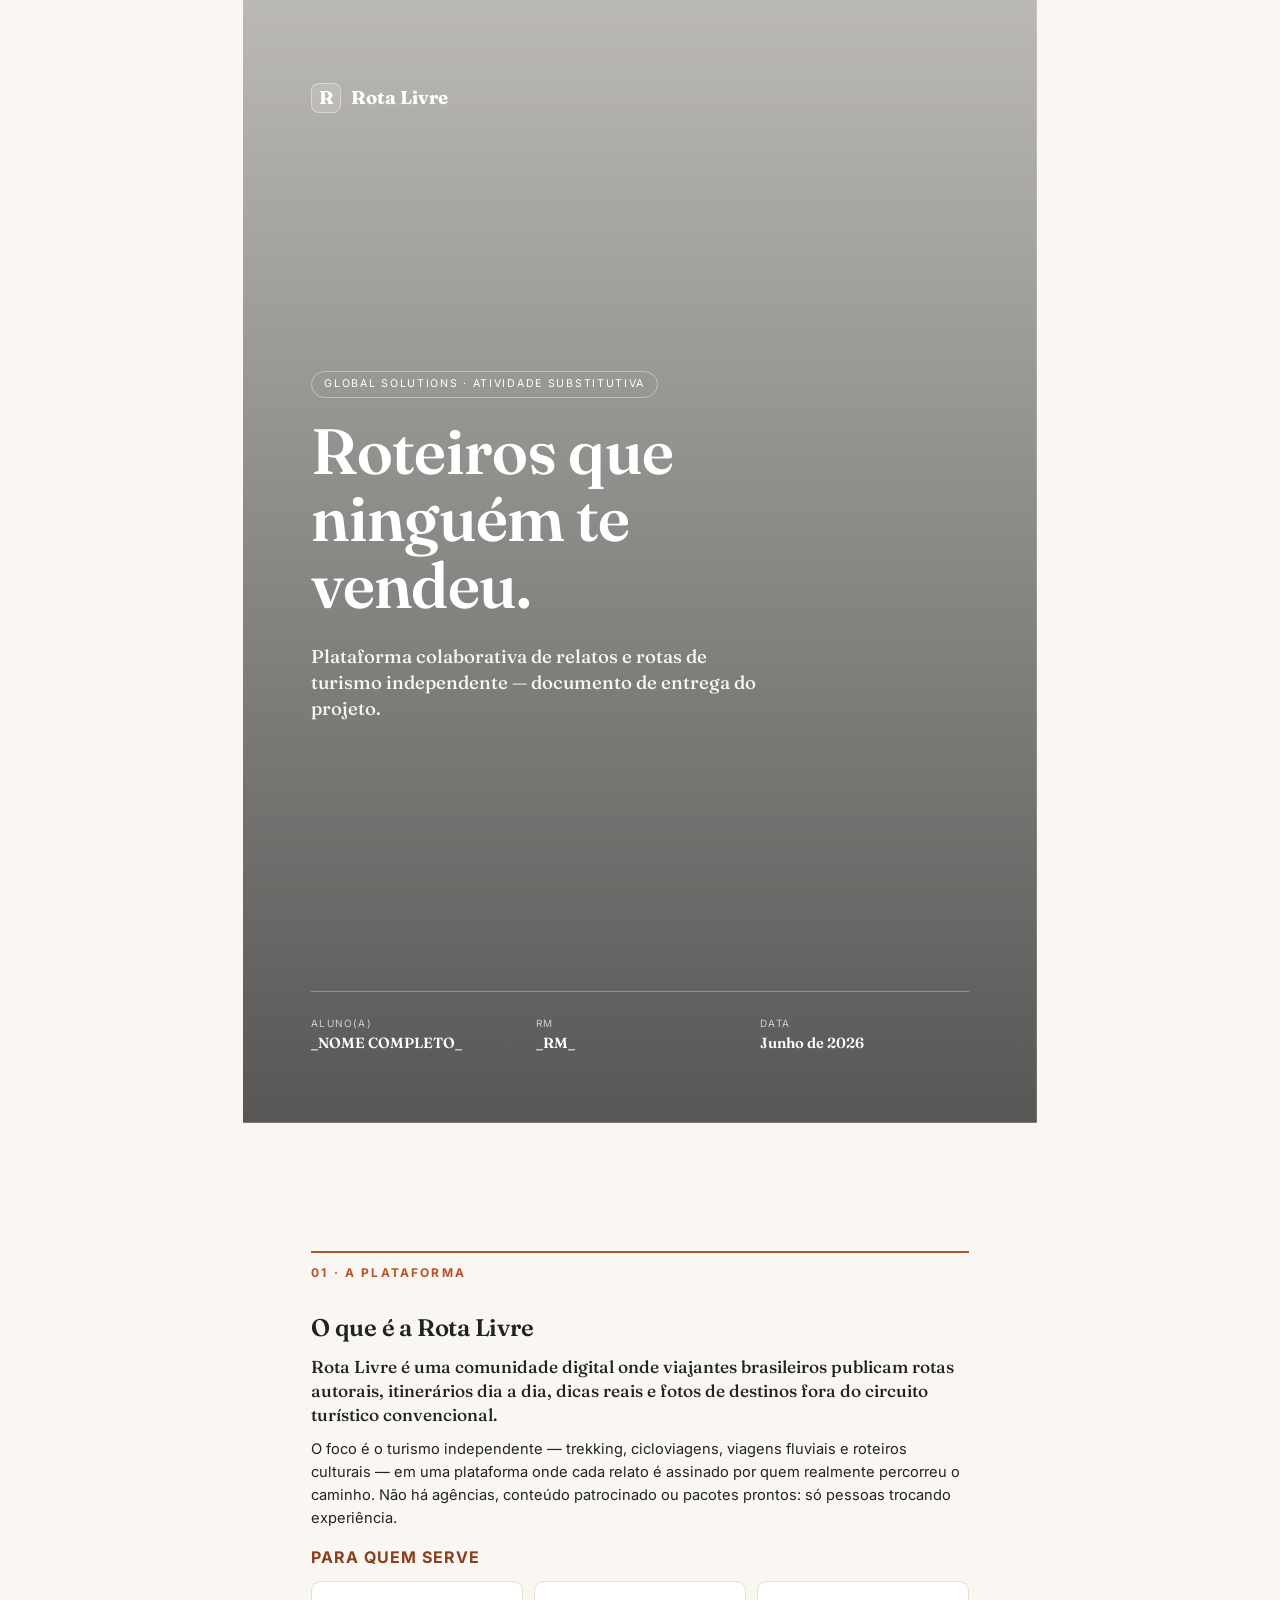
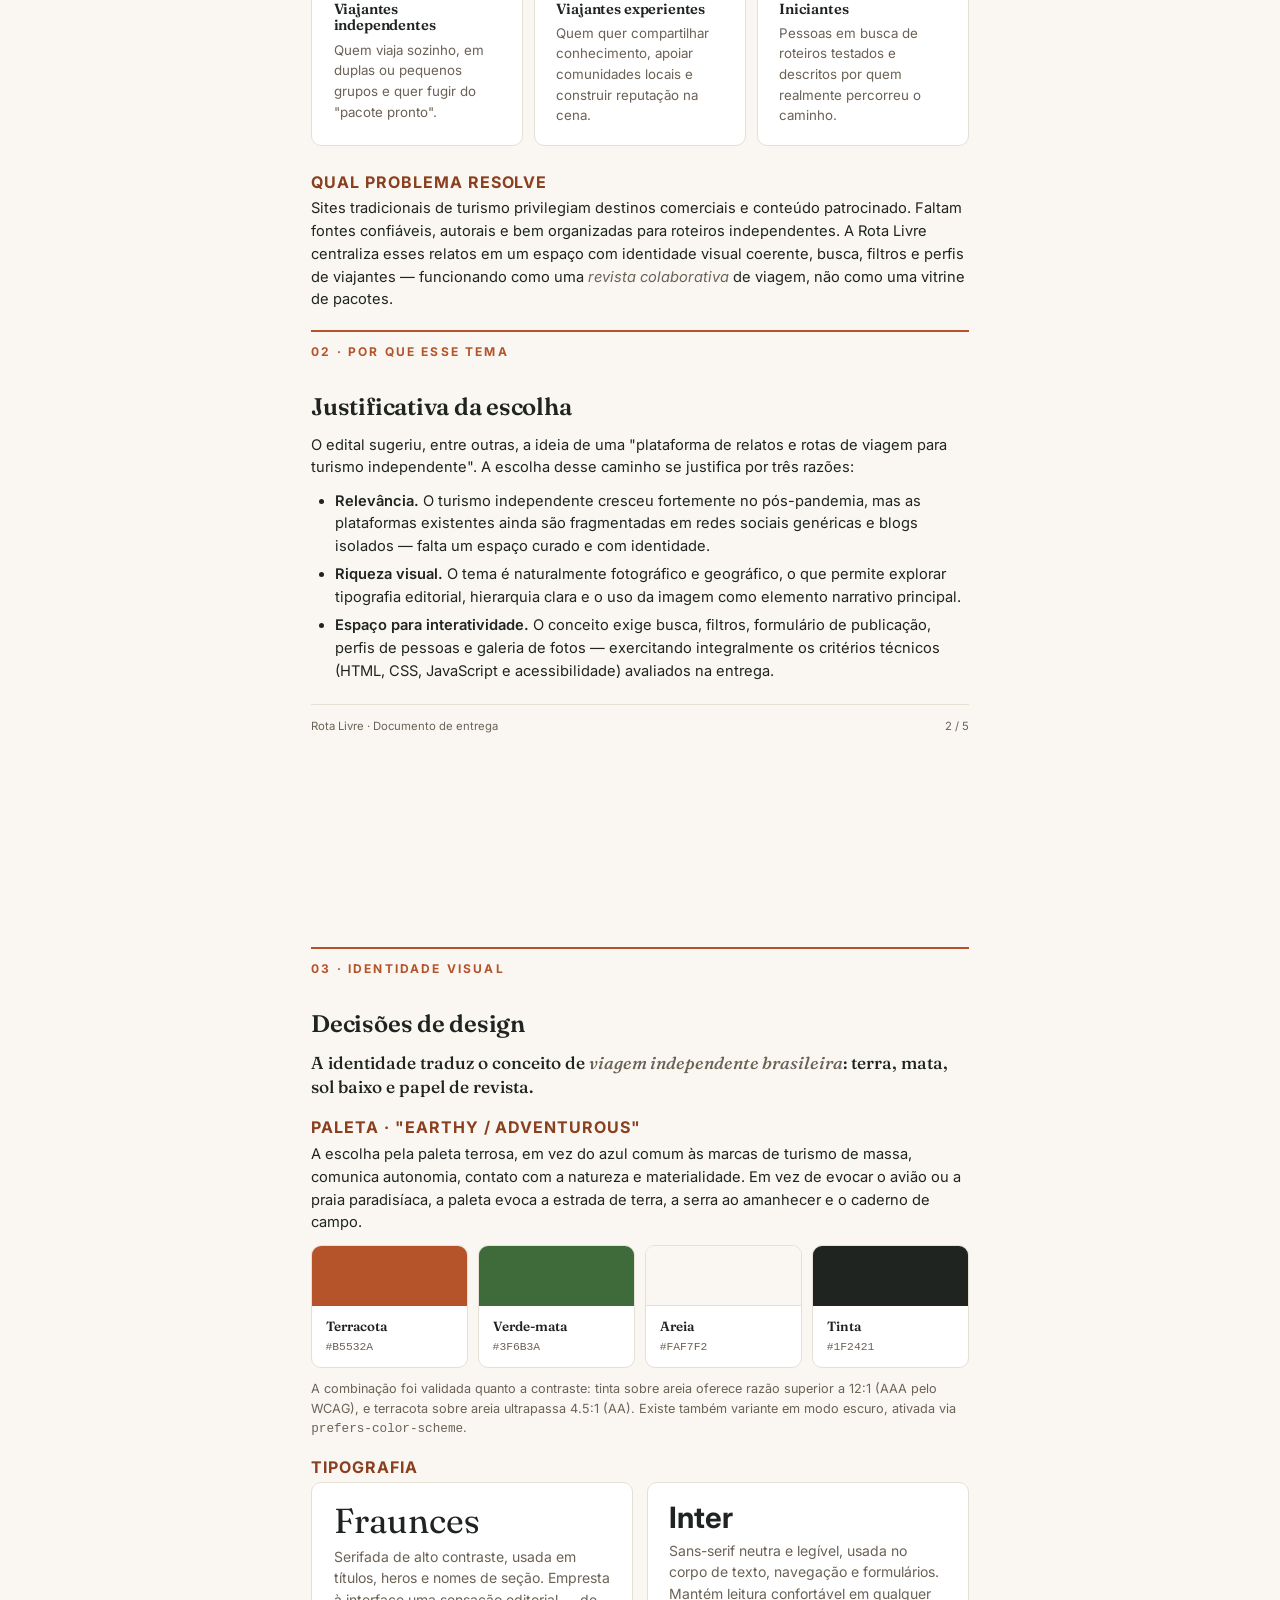
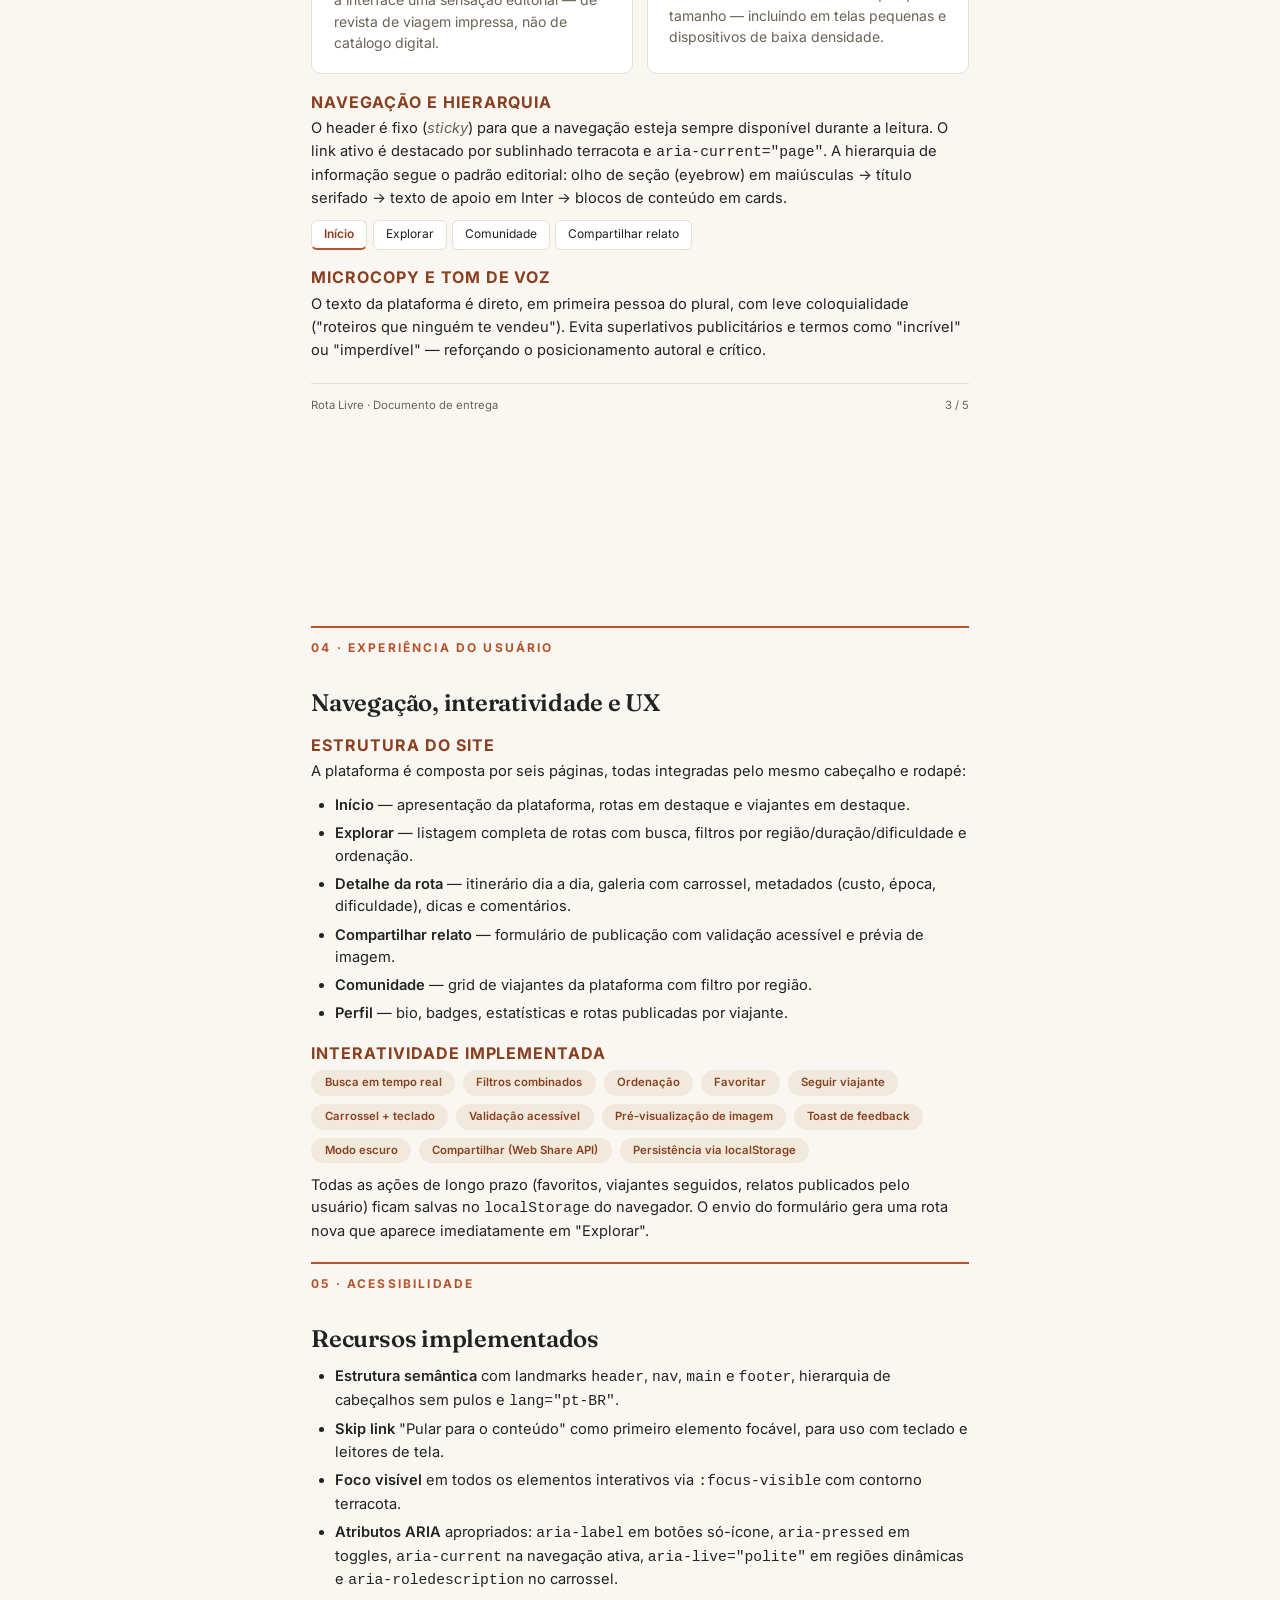
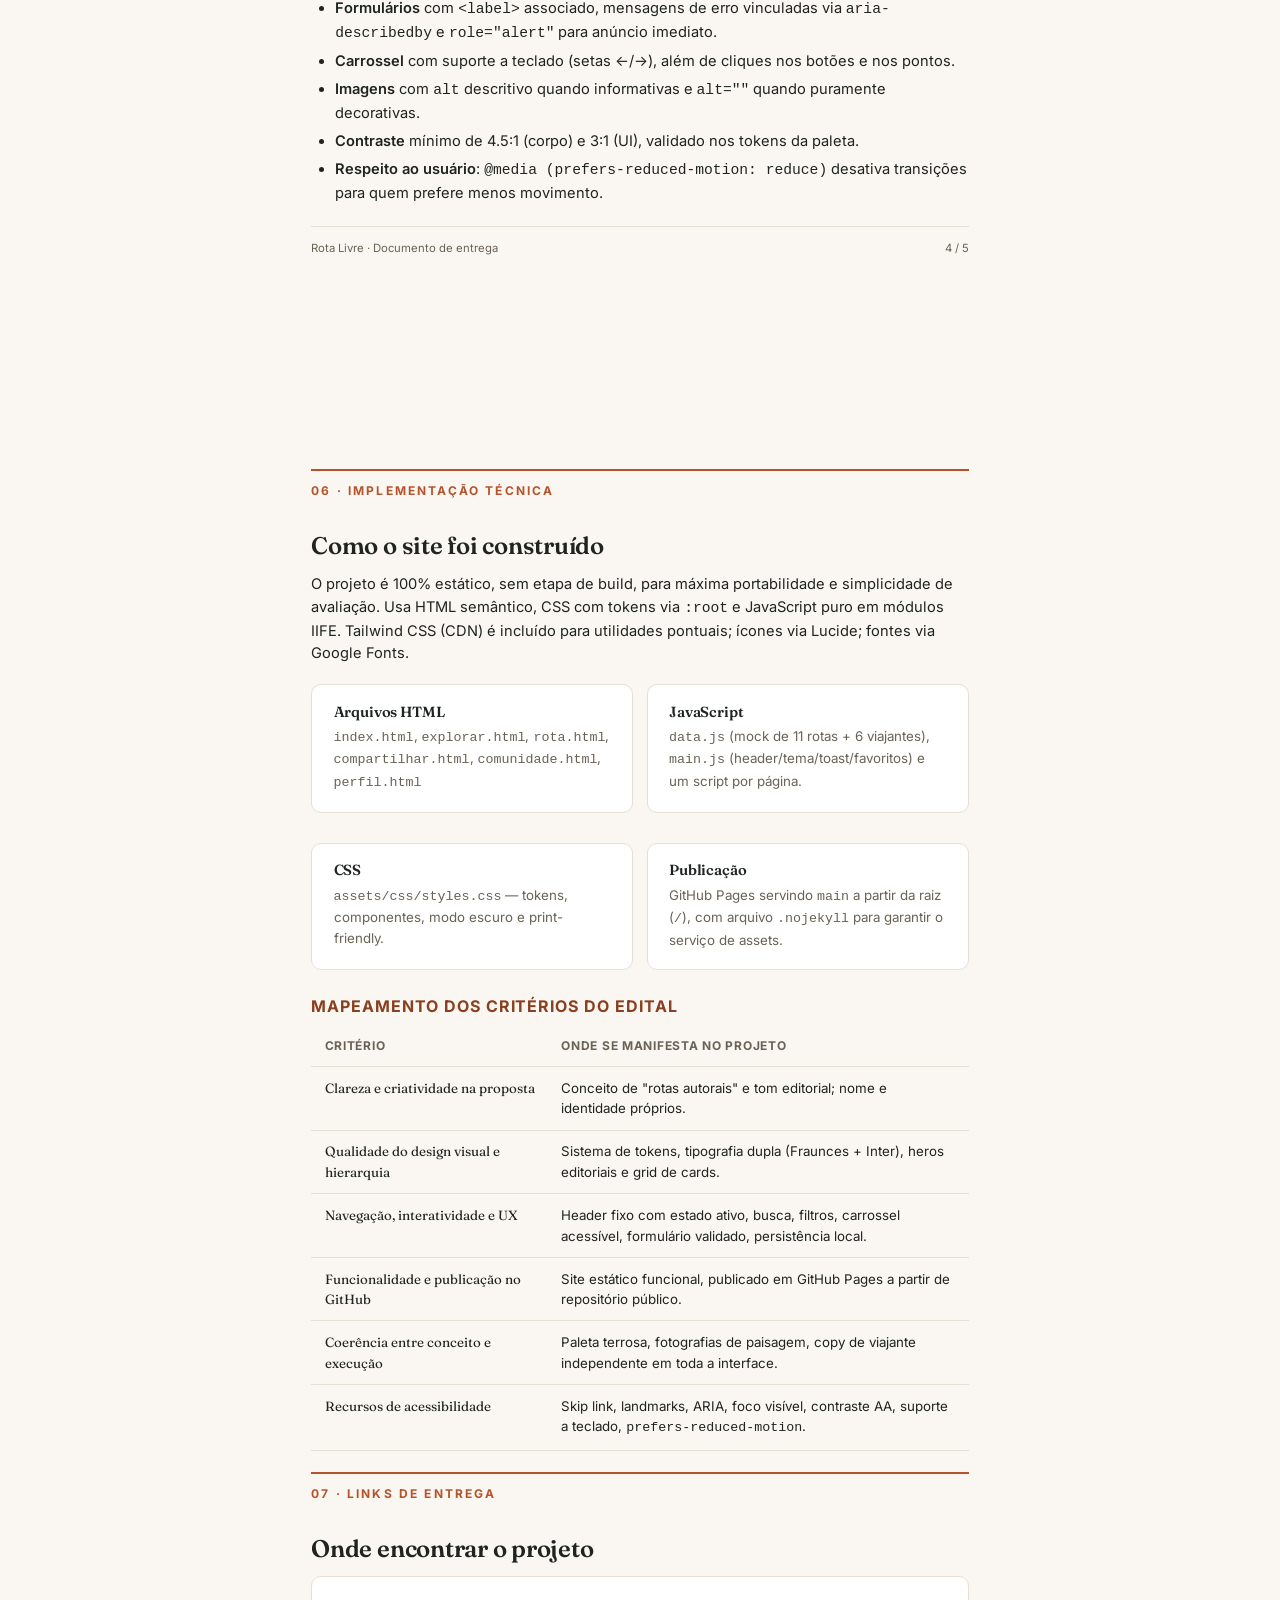
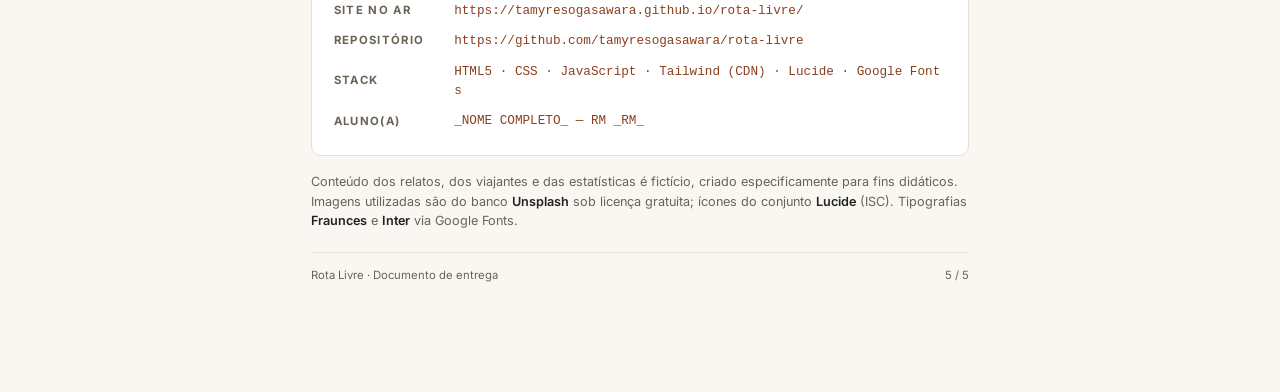
==== documento.html @ f0a100b2 "docs: add documento de entrega (HTML + PDF) com a identidade Rota Livre" ====
<!doctype html>
<html lang="pt-BR">
<head>
  <meta charset="utf-8" />
  <title>Rota Livre — Documento de Entrega</title>
  <meta name="description" content="Documento de entrega da atividade substitutiva: plataforma Rota Livre." />
  <link rel="preconnect" href="https://fonts.googleapis.com" />
  <link rel="preconnect" href="https://fonts.gstatic.com" crossorigin />
  <link rel="stylesheet" href="https://fonts.googleapis.com/css2?family=Fraunces:opsz,wght@9..144,500;9..144,600;9..144,700&family=Inter:wght@400;500;600;700&display=swap" />
  <style>
    :root {
      --ink: #1f2421;
      --muted: #6b6256;
      --bg: #faf7f2;
      --surface: #ffffff;
      --primary: #b5532a;
      --primary-ink: #8a3f1f;
      --accent: #3f6b3a;
      --line: #e6dfd3;
      --soft: #f1e9dc;
      --font-display: "Fraunces", Georgia, serif;
      --font-body: "Inter", system-ui, -apple-system, sans-serif;
    }

    @page {
      size: A4 portrait;
      margin: 18mm 16mm;
    }

    * { box-sizing: border-box; }

    html, body { background: var(--bg); }
    body {
      margin: 0;
      color: var(--ink);
      font-family: var(--font-body);
      font-size: 11pt;
      line-height: 1.55;
      -webkit-font-smoothing: antialiased;
      -webkit-print-color-adjust: exact;
      print-color-adjust: exact;
    }

    /* Page wrappers (for on-screen reading; print uses @page) */
    .page {
      width: 210mm;
      min-height: 297mm;
      padding: 22mm 18mm;
      margin: 0 auto 12mm;
      background: var(--bg);
      page-break-after: always;
    }
    .page:last-child { page-break-after: auto; }

    h1, h2, h3, h4 {
      font-family: var(--font-display);
      color: var(--ink);
      line-height: 1.15;
      letter-spacing: -0.01em;
      margin: 0 0 0.4em;
      font-weight: 600;
    }
    h1 { font-size: 36pt; }
    h2 { font-size: 18pt; margin-top: 8mm; }
    h3 { font-size: 12pt; margin-top: 5mm; color: var(--primary-ink); text-transform: uppercase; letter-spacing: 0.06em; font-weight: 700; font-family: var(--font-body); }
    p { margin: 0 0 8pt; color: var(--ink); }
    strong { color: var(--ink); font-weight: 600; }
    em { color: var(--muted); }

    .eyebrow {
      font-family: var(--font-body);
      font-size: 9pt;
      text-transform: uppercase;
      letter-spacing: 0.18em;
      color: var(--primary);
      font-weight: 700;
    }

    a { color: var(--primary-ink); text-decoration: underline; text-underline-offset: 2px; }

    .brand {
      display: inline-flex;
      align-items: center;
      gap: 10px;
      font-family: var(--font-display);
      font-weight: 700;
      font-size: 14pt;
      color: var(--ink);
    }
    .brand-mark {
      width: 30px;
      height: 30px;
      border-radius: 8px;
      background: linear-gradient(135deg, var(--primary), var(--accent));
      color: #fff;
      display: inline-flex;
      align-items: center;
      justify-content: center;
      font-family: var(--font-display);
      font-weight: 700;
    }

    /* COVER */
    .cover {
      background: linear-gradient(180deg, rgba(0, 0, 0, 0.25) 0%, rgba(0, 0, 0, 0.65) 100%), url("https://images.unsplash.com/photo-1500530855697-b586d89ba3ee?auto=format&fit=crop&w=1600&q=70");
      background-size: cover;
      background-position: center;
      color: #fff;
      display: flex;
      flex-direction: column;
      justify-content: space-between;
      padding: 22mm 18mm 18mm;
    }
    .cover .brand, .cover .brand .brand-mark { color: #fff; }
    .cover .brand .brand-mark { background: rgba(255, 255, 255, 0.15); border: 1px solid rgba(255, 255, 255, 0.4); }
    .cover .badge {
      display: inline-block;
      border: 1px solid rgba(255, 255, 255, 0.4);
      border-radius: 999px;
      padding: 4px 12px;
      font-size: 8pt;
      text-transform: uppercase;
      letter-spacing: 0.16em;
      margin-bottom: 14pt;
    }
    .cover h1 { color: #fff; font-size: 48pt; line-height: 1.05; max-width: 70%; }
    .cover .lede { color: rgba(255, 255, 255, 0.92); font-size: 14pt; max-width: 70%; font-family: var(--font-display); font-weight: 500; }
    .cover .meta {
      border-top: 1px solid rgba(255, 255, 255, 0.3);
      padding-top: 18pt;
      display: grid;
      grid-template-columns: repeat(3, 1fr);
      gap: 12pt;
      font-size: 9pt;
    }
    .cover .meta .label { text-transform: uppercase; letter-spacing: 0.12em; opacity: 0.7; font-size: 7.5pt; }
    .cover .meta .value { font-family: var(--font-display); font-size: 11pt; font-weight: 600; }

    /* Sections */
    .section-head {
      border-top: 2px solid var(--primary);
      padding-top: 6pt;
      margin-bottom: 10pt;
    }
    .lede {
      font-family: var(--font-display);
      font-size: 13pt;
      line-height: 1.4;
      color: var(--ink);
      font-weight: 500;
    }

    .card {
      background: var(--surface);
      border: 1px solid var(--line);
      border-radius: 10px;
      padding: 14pt 16pt;
      margin: 6pt 0;
    }
    .card h4 { font-family: var(--font-display); font-size: 11pt; margin: 0 0 4pt; color: var(--ink); }
    .card p { margin: 0; color: var(--muted); font-size: 10pt; }

    .grid-2 { display: grid; grid-template-columns: 1fr 1fr; gap: 10pt; }
    .grid-3 { display: grid; grid-template-columns: repeat(3, 1fr); gap: 8pt; }

    .swatch-grid {
      display: grid;
      grid-template-columns: repeat(4, 1fr);
      gap: 8pt;
      margin: 8pt 0;
    }
    .swatch {
      border: 1px solid var(--line);
      border-radius: 10px;
      overflow: hidden;
      background: var(--surface);
    }
    .swatch .chip {
      height: 60px;
    }
    .swatch .info {
      padding: 8pt 10pt;
      font-size: 9pt;
    }
    .swatch .info strong { display: block; font-family: var(--font-display); font-size: 10pt; }
    .swatch .info code { color: var(--muted); font-family: "SFMono-Regular", Menlo, monospace; font-size: 8.5pt; }

    .type-sample {
      border: 1px solid var(--line);
      border-radius: 10px;
      padding: 14pt 16pt;
      background: var(--surface);
    }
    .type-sample .display {
      font-family: var(--font-display);
      font-size: 26pt;
      line-height: 1.1;
      margin: 0 0 4pt;
      color: var(--ink);
    }
    .type-sample .body-sample {
      font-family: var(--font-body);
      font-size: 10.5pt;
      color: var(--muted);
      margin: 0;
    }

    ul.clean { padding-left: 18pt; margin: 0 0 8pt; }
    ul.clean li { margin-bottom: 4pt; }

    .pill-row { display: flex; gap: 6pt; flex-wrap: wrap; margin: 6pt 0; }
    .pill {
      background: var(--soft);
      color: var(--primary-ink);
      border-radius: 999px;
      padding: 3pt 10pt;
      font-size: 8.5pt;
      font-weight: 600;
    }

    table.crit {
      width: 100%;
      border-collapse: collapse;
      margin-top: 8pt;
      font-size: 10pt;
    }
    table.crit th, table.crit td {
      text-align: left;
      padding: 8pt 10pt;
      border-bottom: 1px solid var(--line);
      vertical-align: top;
    }
    table.crit th {
      font-family: var(--font-body);
      font-weight: 700;
      font-size: 9pt;
      text-transform: uppercase;
      letter-spacing: 0.06em;
      color: var(--muted);
    }
    table.crit td:first-child { font-family: var(--font-display); color: var(--ink); width: 36%; }

    .footer {
      margin-top: 16pt;
      padding-top: 10pt;
      border-top: 1px solid var(--line);
      display: flex;
      justify-content: space-between;
      font-size: 8.5pt;
      color: var(--muted);
    }

    .links-block {
      background: var(--surface);
      border: 1px solid var(--line);
      border-radius: 10px;
      padding: 14pt 16pt;
      margin-top: 10pt;
    }
    .links-block .link-row { display: grid; grid-template-columns: 110px 1fr; gap: 8pt; padding: 4pt 0; }
    .links-block .link-row .label {
      font-size: 8.5pt;
      text-transform: uppercase;
      letter-spacing: 0.12em;
      color: var(--muted);
      font-weight: 700;
      align-self: center;
    }
    .links-block code {
      font-family: "SFMono-Regular", Menlo, monospace;
      font-size: 9.5pt;
      color: var(--primary-ink);
      word-break: break-all;
    }

    .nav-preview {
      display: flex;
      gap: 4pt;
      flex-wrap: wrap;
      margin: 8pt 0 0;
    }
    .nav-preview span {
      border: 1px solid var(--line);
      border-radius: 6px;
      padding: 3pt 9pt;
      font-size: 9pt;
      background: var(--surface);
      color: var(--ink);
    }
    .nav-preview span.active {
      border-bottom: 2px solid var(--primary);
      color: var(--primary-ink);
      font-weight: 600;
    }

    @media print {
      body { background: var(--bg); }
      .page { margin: 0; padding: 0; width: auto; min-height: 0; }
      .cover { padding: 18mm 14mm 14mm; min-height: calc(297mm - 36mm); }
      .footer { page-break-inside: avoid; }
    }
  </style>
</head>
<body>

  <!-- ============= PAGE 1 — COVER ============= -->
  <section class="page cover">
    <header>
      <div class="brand">
        <span class="brand-mark">R</span>
        <span>Rota Livre</span>
      </div>
    </header>

    <div>
      <span class="badge">Global Solutions · Atividade Substitutiva</span>
      <h1>Roteiros que ninguém te vendeu.</h1>
      <p class="lede">Plataforma colaborativa de relatos e rotas de turismo independente — documento de entrega do projeto.</p>
    </div>

    <div class="meta">
      <div>
        <div class="label">Aluno(a)</div>
        <div class="value">_NOME COMPLETO_</div>
      </div>
      <div>
        <div class="label">RM</div>
        <div class="value">_RM_</div>
      </div>
      <div>
        <div class="label">Data</div>
        <div class="value">Junho de 2026</div>
      </div>
    </div>
  </section>

  <!-- ============= PAGE 2 — PLATAFORMA + TEMA ============= -->
  <section class="page">
    <div class="section-head">
      <span class="eyebrow">01 · A plataforma</span>
      <h2>O que é a Rota Livre</h2>
    </div>
    <p class="lede">Rota Livre é uma comunidade digital onde viajantes brasileiros publicam rotas autorais, itinerários dia a dia, dicas reais e fotos de destinos fora do circuito turístico convencional.</p>
    <p>O foco é o turismo independente — trekking, cicloviagens, viagens fluviais e roteiros culturais — em uma plataforma onde cada relato é assinado por quem realmente percorreu o caminho. Não há agências, conteúdo patrocinado ou pacotes prontos: só pessoas trocando experiência.</p>

    <h3>Para quem serve</h3>
    <div class="grid-3">
      <div class="card">
        <h4>Viajantes independentes</h4>
        <p>Quem viaja sozinho, em duplas ou pequenos grupos e quer fugir do "pacote pronto".</p>
      </div>
      <div class="card">
        <h4>Viajantes experientes</h4>
        <p>Quem quer compartilhar conhecimento, apoiar comunidades locais e construir reputação na cena.</p>
      </div>
      <div class="card">
        <h4>Iniciantes</h4>
        <p>Pessoas em busca de roteiros testados e descritos por quem realmente percorreu o caminho.</p>
      </div>
    </div>

    <h3>Qual problema resolve</h3>
    <p>Sites tradicionais de turismo privilegiam destinos comerciais e conteúdo patrocinado. Faltam fontes confiáveis, autorais e bem organizadas para roteiros independentes. A Rota Livre centraliza esses relatos em um espaço com identidade visual coerente, busca, filtros e perfis de viajantes — funcionando como uma <em>revista colaborativa</em> de viagem, não como uma vitrine de pacotes.</p>

    <div class="section-head" style="margin-top: 14pt;">
      <span class="eyebrow">02 · Por que esse tema</span>
      <h2>Justificativa da escolha</h2>
    </div>
    <p>O edital sugeriu, entre outras, a ideia de uma "plataforma de relatos e rotas de viagem para turismo independente". A escolha desse caminho se justifica por três razões:</p>
    <ul class="clean">
      <li><strong>Relevância.</strong> O turismo independente cresceu fortemente no pós-pandemia, mas as plataformas existentes ainda são fragmentadas em redes sociais genéricas e blogs isolados — falta um espaço curado e com identidade.</li>
      <li><strong>Riqueza visual.</strong> O tema é naturalmente fotográfico e geográfico, o que permite explorar tipografia editorial, hierarquia clara e o uso da imagem como elemento narrativo principal.</li>
      <li><strong>Espaço para interatividade.</strong> O conceito exige busca, filtros, formulário de publicação, perfis de pessoas e galeria de fotos — exercitando integralmente os critérios técnicos (HTML, CSS, JavaScript e acessibilidade) avaliados na entrega.</li>
    </ul>

    <div class="footer">
      <span>Rota Livre · Documento de entrega</span>
      <span>2 / 5</span>
    </div>
  </section>

  <!-- ============= PAGE 3 — IDENTIDADE VISUAL ============= -->
  <section class="page">
    <div class="section-head">
      <span class="eyebrow">03 · Identidade visual</span>
      <h2>Decisões de design</h2>
    </div>
    <p class="lede">A identidade traduz o conceito de <em>viagem independente brasileira</em>: terra, mata, sol baixo e papel de revista.</p>

    <h3>Paleta · "earthy / adventurous"</h3>
    <p>A escolha pela paleta terrosa, em vez do azul comum às marcas de turismo de massa, comunica autonomia, contato com a natureza e materialidade. Em vez de evocar o avião ou a praia paradisíaca, a paleta evoca a estrada de terra, a serra ao amanhecer e o caderno de campo.</p>
    <div class="swatch-grid">
      <div class="swatch">
        <div class="chip" style="background: #b5532a"></div>
        <div class="info"><strong>Terracota</strong><code>#B5532A</code></div>
      </div>
      <div class="swatch">
        <div class="chip" style="background: #3f6b3a"></div>
        <div class="info"><strong>Verde-mata</strong><code>#3F6B3A</code></div>
      </div>
      <div class="swatch">
        <div class="chip" style="background: #faf7f2; border-bottom: 1px solid #e6dfd3"></div>
        <div class="info"><strong>Areia</strong><code>#FAF7F2</code></div>
      </div>
      <div class="swatch">
        <div class="chip" style="background: #1f2421"></div>
        <div class="info"><strong>Tinta</strong><code>#1F2421</code></div>
      </div>
    </div>
    <p style="font-size: 9.5pt; color: var(--muted);">A combinação foi validada quanto a contraste: tinta sobre areia oferece razão superior a 12:1 (AAA pelo WCAG), e terracota sobre areia ultrapassa 4.5:1 (AA). Existe também variante em modo escuro, ativada via <code>prefers-color-scheme</code>.</p>

    <h3>Tipografia</h3>
    <div class="grid-2">
      <div class="type-sample">
        <div class="display">Fraunces</div>
        <p class="body-sample">Serifada de alto contraste, usada em títulos, heros e nomes de seção. Empresta à interface uma sensação editorial — de revista de viagem impressa, não de catálogo digital.</p>
      </div>
      <div class="type-sample">
        <div class="display" style="font-family: var(--font-body); font-weight: 700; font-size: 22pt;">Inter</div>
        <p class="body-sample">Sans-serif neutra e legível, usada no corpo de texto, navegação e formulários. Mantém leitura confortável em qualquer tamanho — incluindo em telas pequenas e dispositivos de baixa densidade.</p>
      </div>
    </div>

    <h3>Navegação e hierarquia</h3>
    <p>O header é fixo (<em>sticky</em>) para que a navegação esteja sempre disponível durante a leitura. O link ativo é destacado por sublinhado terracota e <code>aria-current="page"</code>. A hierarquia de informação segue o padrão editorial: olho de seção (eyebrow) em maiúsculas → título serifado → texto de apoio em Inter → blocos de conteúdo em cards.</p>
    <div class="nav-preview">
      <span class="active">Início</span><span>Explorar</span><span>Comunidade</span><span>Compartilhar relato</span>
    </div>

    <h3>Microcopy e tom de voz</h3>
    <p>O texto da plataforma é direto, em primeira pessoa do plural, com leve coloquialidade ("roteiros que ninguém te vendeu"). Evita superlativos publicitários e termos como "incrível" ou "imperdível" — reforçando o posicionamento autoral e crítico.</p>

    <div class="footer">
      <span>Rota Livre · Documento de entrega</span>
      <span>3 / 5</span>
    </div>
  </section>

  <!-- ============= PAGE 4 — UX, INTERATIVIDADE, ACESSIBILIDADE ============= -->
  <section class="page">
    <div class="section-head">
      <span class="eyebrow">04 · Experiência do usuário</span>
      <h2>Navegação, interatividade e UX</h2>
    </div>

    <h3>Estrutura do site</h3>
    <p>A plataforma é composta por seis páginas, todas integradas pelo mesmo cabeçalho e rodapé:</p>
    <ul class="clean">
      <li><strong>Início</strong> — apresentação da plataforma, rotas em destaque e viajantes em destaque.</li>
      <li><strong>Explorar</strong> — listagem completa de rotas com busca, filtros por região/duração/dificuldade e ordenação.</li>
      <li><strong>Detalhe da rota</strong> — itinerário dia a dia, galeria com carrossel, metadados (custo, época, dificuldade), dicas e comentários.</li>
      <li><strong>Compartilhar relato</strong> — formulário de publicação com validação acessível e prévia de imagem.</li>
      <li><strong>Comunidade</strong> — grid de viajantes da plataforma com filtro por região.</li>
      <li><strong>Perfil</strong> — bio, badges, estatísticas e rotas publicadas por viajante.</li>
    </ul>

    <h3>Interatividade implementada</h3>
    <div class="pill-row">
      <span class="pill">Busca em tempo real</span>
      <span class="pill">Filtros combinados</span>
      <span class="pill">Ordenação</span>
      <span class="pill">Favoritar</span>
      <span class="pill">Seguir viajante</span>
      <span class="pill">Carrossel + teclado</span>
      <span class="pill">Validação acessível</span>
      <span class="pill">Pré-visualização de imagem</span>
      <span class="pill">Toast de feedback</span>
      <span class="pill">Modo escuro</span>
      <span class="pill">Compartilhar (Web Share API)</span>
      <span class="pill">Persistência via localStorage</span>
    </div>
    <p style="margin-top: 8pt;">Todas as ações de longo prazo (favoritos, viajantes seguidos, relatos publicados pelo usuário) ficam salvas no <code>localStorage</code> do navegador. O envio do formulário gera uma rota nova que aparece imediatamente em "Explorar".</p>

    <div class="section-head" style="margin-top: 14pt;">
      <span class="eyebrow">05 · Acessibilidade</span>
      <h2>Recursos implementados</h2>
    </div>
    <ul class="clean">
      <li><strong>Estrutura semântica</strong> com landmarks <code>header</code>, <code>nav</code>, <code>main</code> e <code>footer</code>, hierarquia de cabeçalhos sem pulos e <code>lang="pt-BR"</code>.</li>
      <li><strong>Skip link</strong> "Pular para o conteúdo" como primeiro elemento focável, para uso com teclado e leitores de tela.</li>
      <li><strong>Foco visível</strong> em todos os elementos interativos via <code>:focus-visible</code> com contorno terracota.</li>
      <li><strong>Atributos ARIA</strong> apropriados: <code>aria-label</code> em botões só-ícone, <code>aria-pressed</code> em toggles, <code>aria-current</code> na navegação ativa, <code>aria-live="polite"</code> em regiões dinâmicas e <code>aria-roledescription</code> no carrossel.</li>
      <li><strong>Formulários</strong> com <code>&lt;label&gt;</code> associado, mensagens de erro vinculadas via <code>aria-describedby</code> e <code>role="alert"</code> para anúncio imediato.</li>
      <li><strong>Carrossel</strong> com suporte a teclado (setas ←/→), além de cliques nos botões e nos pontos.</li>
      <li><strong>Imagens</strong> com <code>alt</code> descritivo quando informativas e <code>alt=""</code> quando puramente decorativas.</li>
      <li><strong>Contraste</strong> mínimo de 4.5:1 (corpo) e 3:1 (UI), validado nos tokens da paleta.</li>
      <li><strong>Respeito ao usuário</strong>: <code>@media (prefers-reduced-motion: reduce)</code> desativa transições para quem prefere menos movimento.</li>
    </ul>

    <div class="footer">
      <span>Rota Livre · Documento de entrega</span>
      <span>4 / 5</span>
    </div>
  </section>

  <!-- ============= PAGE 5 — IMPLEMENTAÇÃO + LINKS ============= -->
  <section class="page">
    <div class="section-head">
      <span class="eyebrow">06 · Implementação técnica</span>
      <h2>Como o site foi construído</h2>
    </div>
    <p>O projeto é 100% estático, sem etapa de build, para máxima portabilidade e simplicidade de avaliação. Usa HTML semântico, CSS com tokens via <code>:root</code> e JavaScript puro em módulos IIFE. Tailwind CSS (CDN) é incluído para utilidades pontuais; ícones via Lucide; fontes via Google Fonts.</p>

    <div class="grid-2">
      <div class="card">
        <h4>Arquivos HTML</h4>
        <p><code>index.html</code>, <code>explorar.html</code>, <code>rota.html</code>, <code>compartilhar.html</code>, <code>comunidade.html</code>, <code>perfil.html</code></p>
      </div>
      <div class="card">
        <h4>JavaScript</h4>
        <p><code>data.js</code> (mock de 11 rotas + 6 viajantes), <code>main.js</code> (header/tema/toast/favoritos) e um script por página.</p>
      </div>
      <div class="card">
        <h4>CSS</h4>
        <p><code>assets/css/styles.css</code> — tokens, componentes, modo escuro e print-friendly.</p>
      </div>
      <div class="card">
        <h4>Publicação</h4>
        <p>GitHub Pages servindo <code>main</code> a partir da raiz (<code>/</code>), com arquivo <code>.nojekyll</code> para garantir o serviço de assets.</p>
      </div>
    </div>

    <h3>Mapeamento dos critérios do edital</h3>
    <table class="crit">
      <thead>
        <tr><th>Critério</th><th>Onde se manifesta no projeto</th></tr>
      </thead>
      <tbody>
        <tr><td>Clareza e criatividade na proposta</td><td>Conceito de "rotas autorais" e tom editorial; nome e identidade próprios.</td></tr>
        <tr><td>Qualidade do design visual e hierarquia</td><td>Sistema de tokens, tipografia dupla (Fraunces + Inter), heros editoriais e grid de cards.</td></tr>
        <tr><td>Navegação, interatividade e UX</td><td>Header fixo com estado ativo, busca, filtros, carrossel acessível, formulário validado, persistência local.</td></tr>
        <tr><td>Funcionalidade e publicação no GitHub</td><td>Site estático funcional, publicado em GitHub Pages a partir de repositório público.</td></tr>
        <tr><td>Coerência entre conceito e execução</td><td>Paleta terrosa, fotografias de paisagem, copy de viajante independente em toda a interface.</td></tr>
        <tr><td>Recursos de acessibilidade</td><td>Skip link, landmarks, ARIA, foco visível, contraste AA, suporte a teclado, <code>prefers-reduced-motion</code>.</td></tr>
      </tbody>
    </table>

    <div class="section-head" style="margin-top: 16pt;">
      <span class="eyebrow">07 · Links de entrega</span>
      <h2>Onde encontrar o projeto</h2>
    </div>
    <div class="links-block">
      <div class="link-row">
        <span class="label">Site no ar</span>
        <code>https://tamyresogasawara.github.io/rota-livre/</code>
      </div>
      <div class="link-row">
        <span class="label">Repositório</span>
        <code>https://github.com/tamyresogasawara/rota-livre</code>
      </div>
      <div class="link-row">
        <span class="label">Stack</span>
        <code>HTML5 · CSS · JavaScript · Tailwind (CDN) · Lucide · Google Fonts</code>
      </div>
      <div class="link-row">
        <span class="label">Aluno(a)</span>
        <code>_NOME COMPLETO_ — RM _RM_</code>
      </div>
    </div>

    <p style="margin-top: 12pt; font-size: 9.5pt; color: var(--muted);">Conteúdo dos relatos, dos viajantes e das estatísticas é fictício, criado especificamente para fins didáticos. Imagens utilizadas são do banco <strong>Unsplash</strong> sob licença gratuita; ícones do conjunto <strong>Lucide</strong> (ISC). Tipografias <strong>Fraunces</strong> e <strong>Inter</strong> via Google Fonts.</p>

    <div class="footer">
      <span>Rota Livre · Documento de entrega</span>
      <span>5 / 5</span>
    </div>
  </section>

</body>
</html>
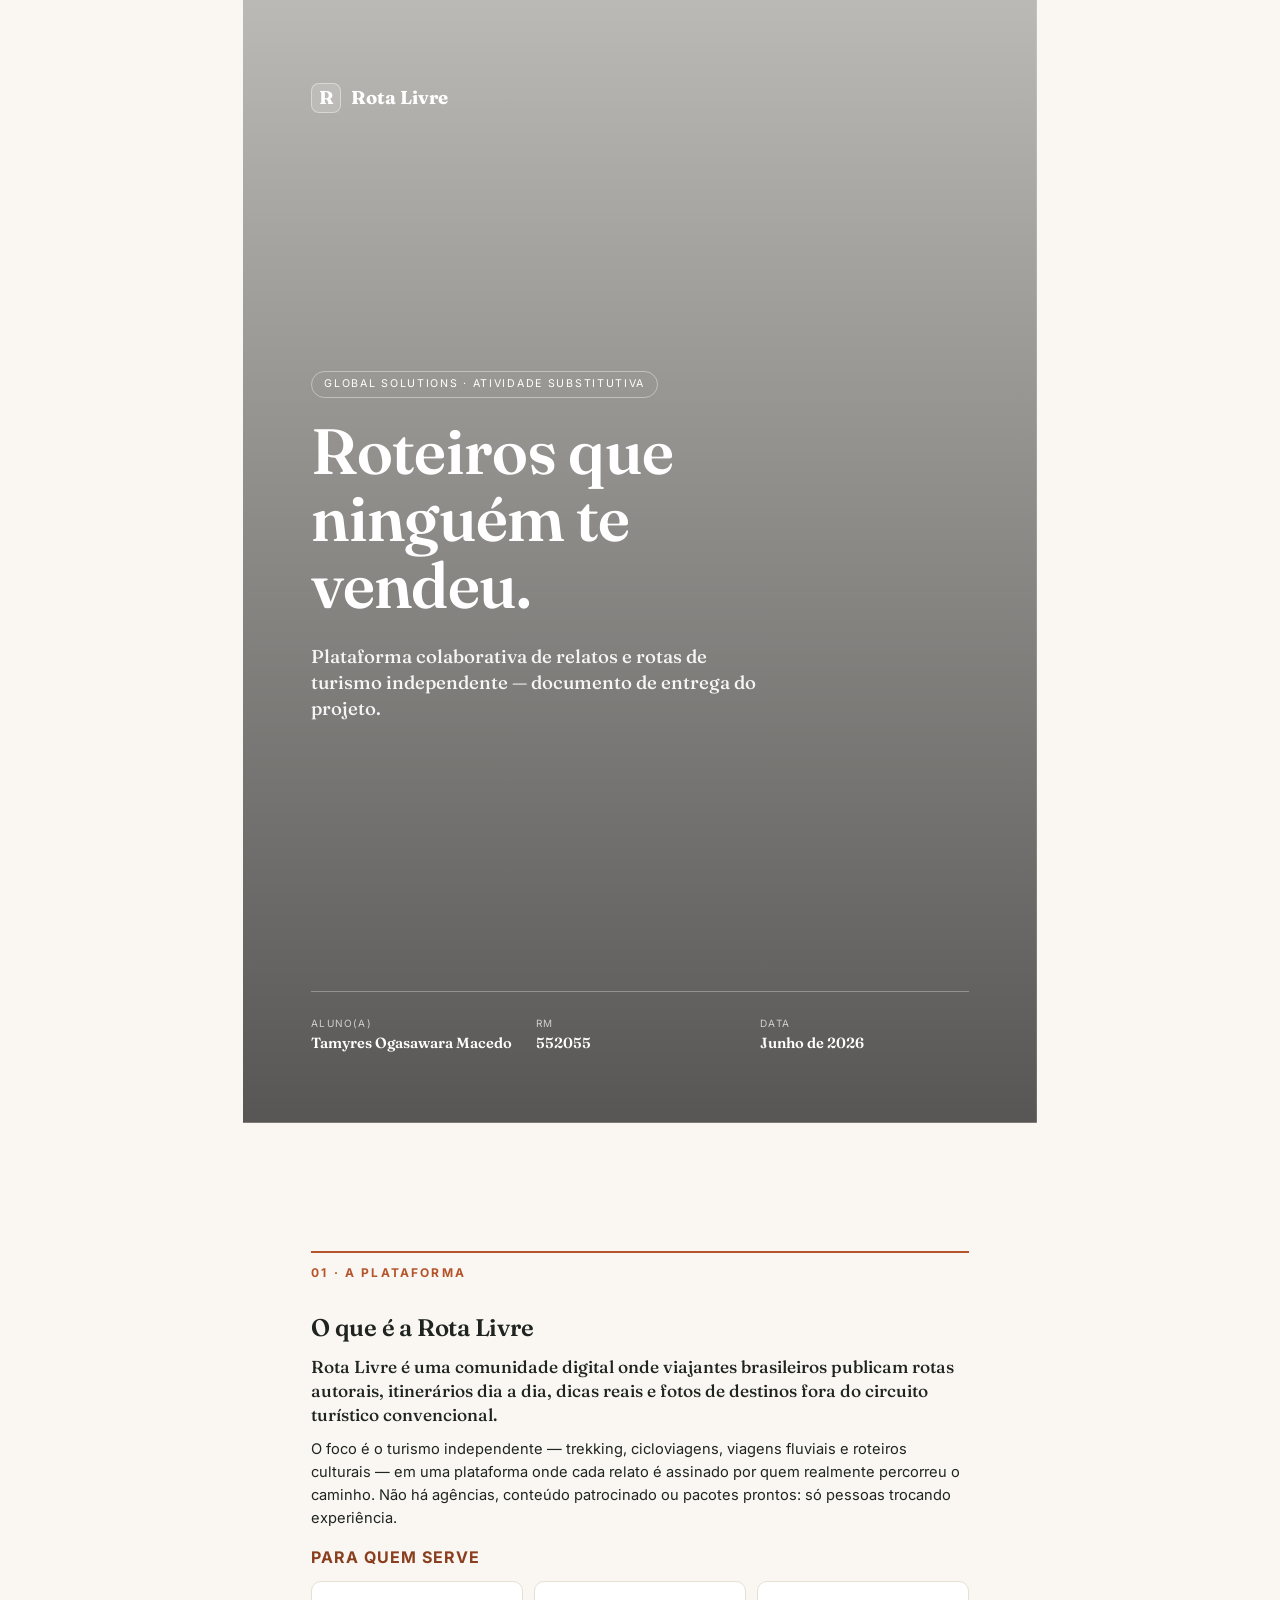
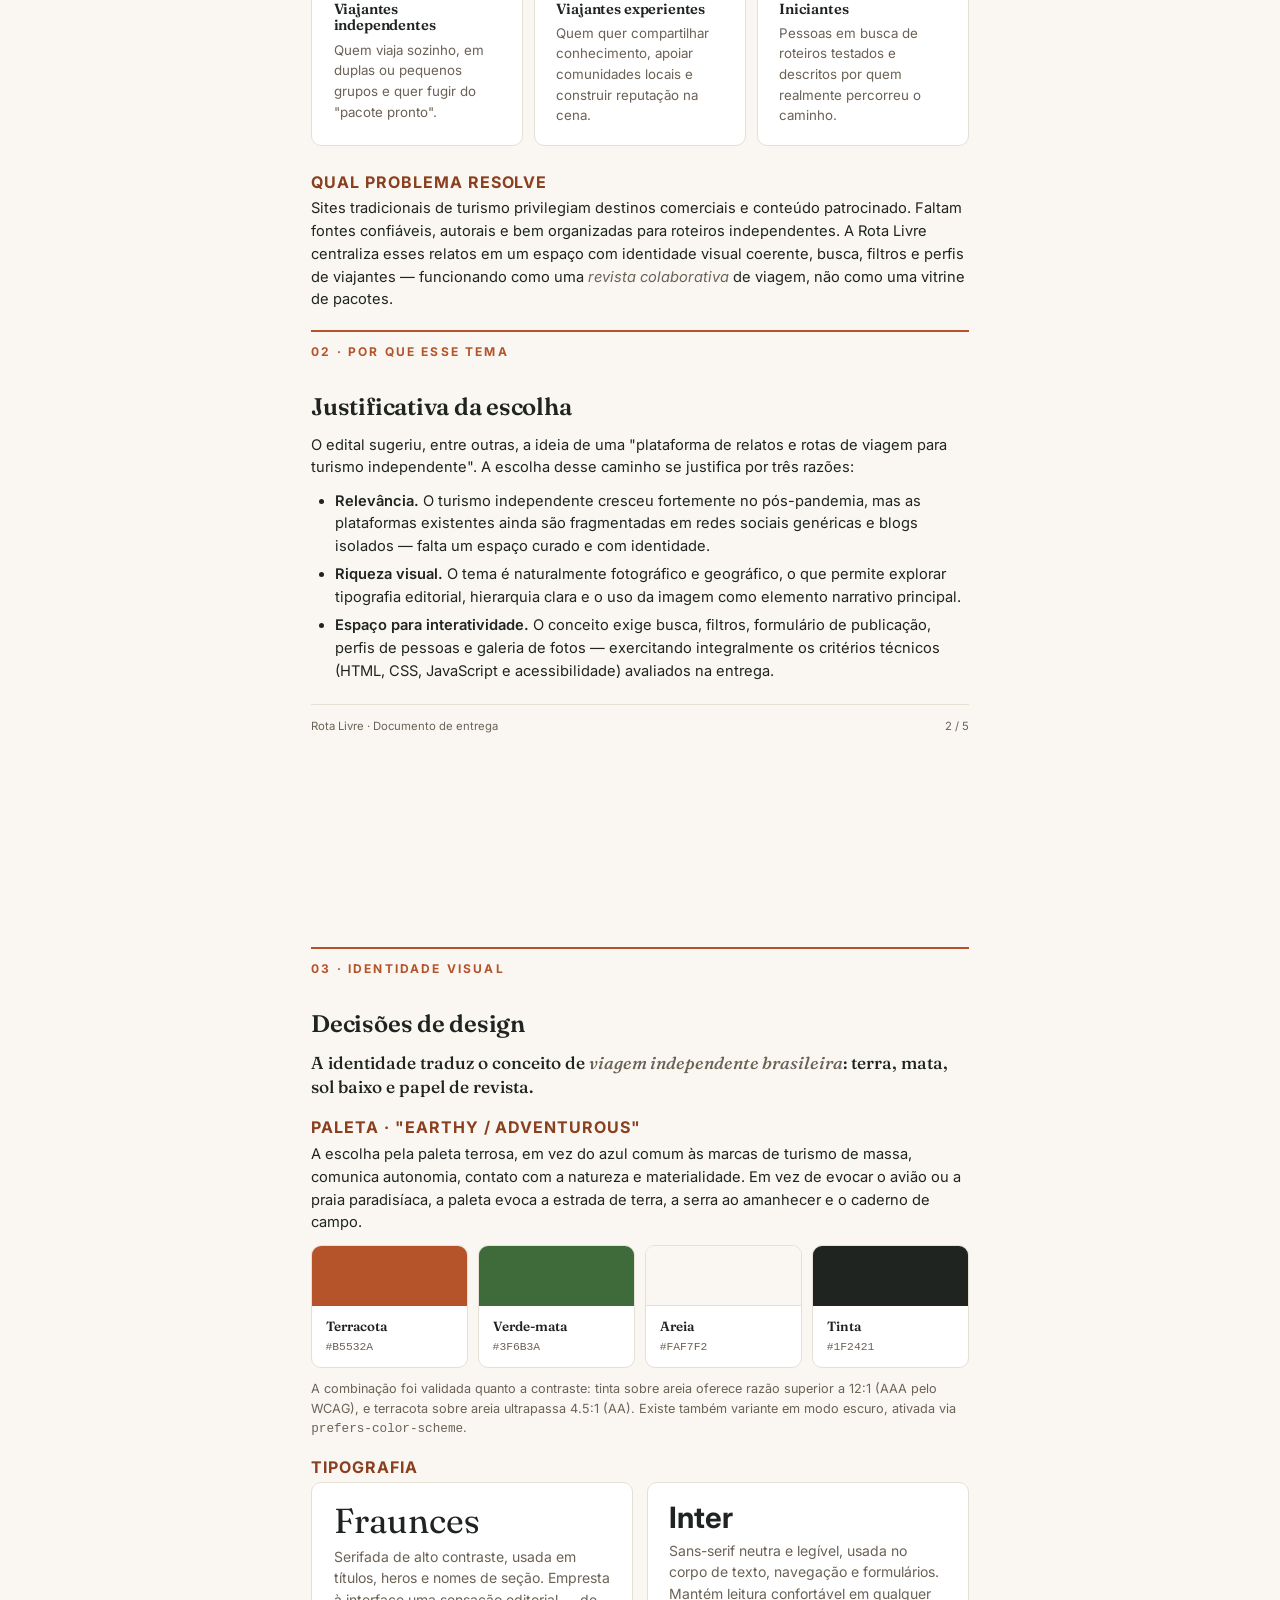
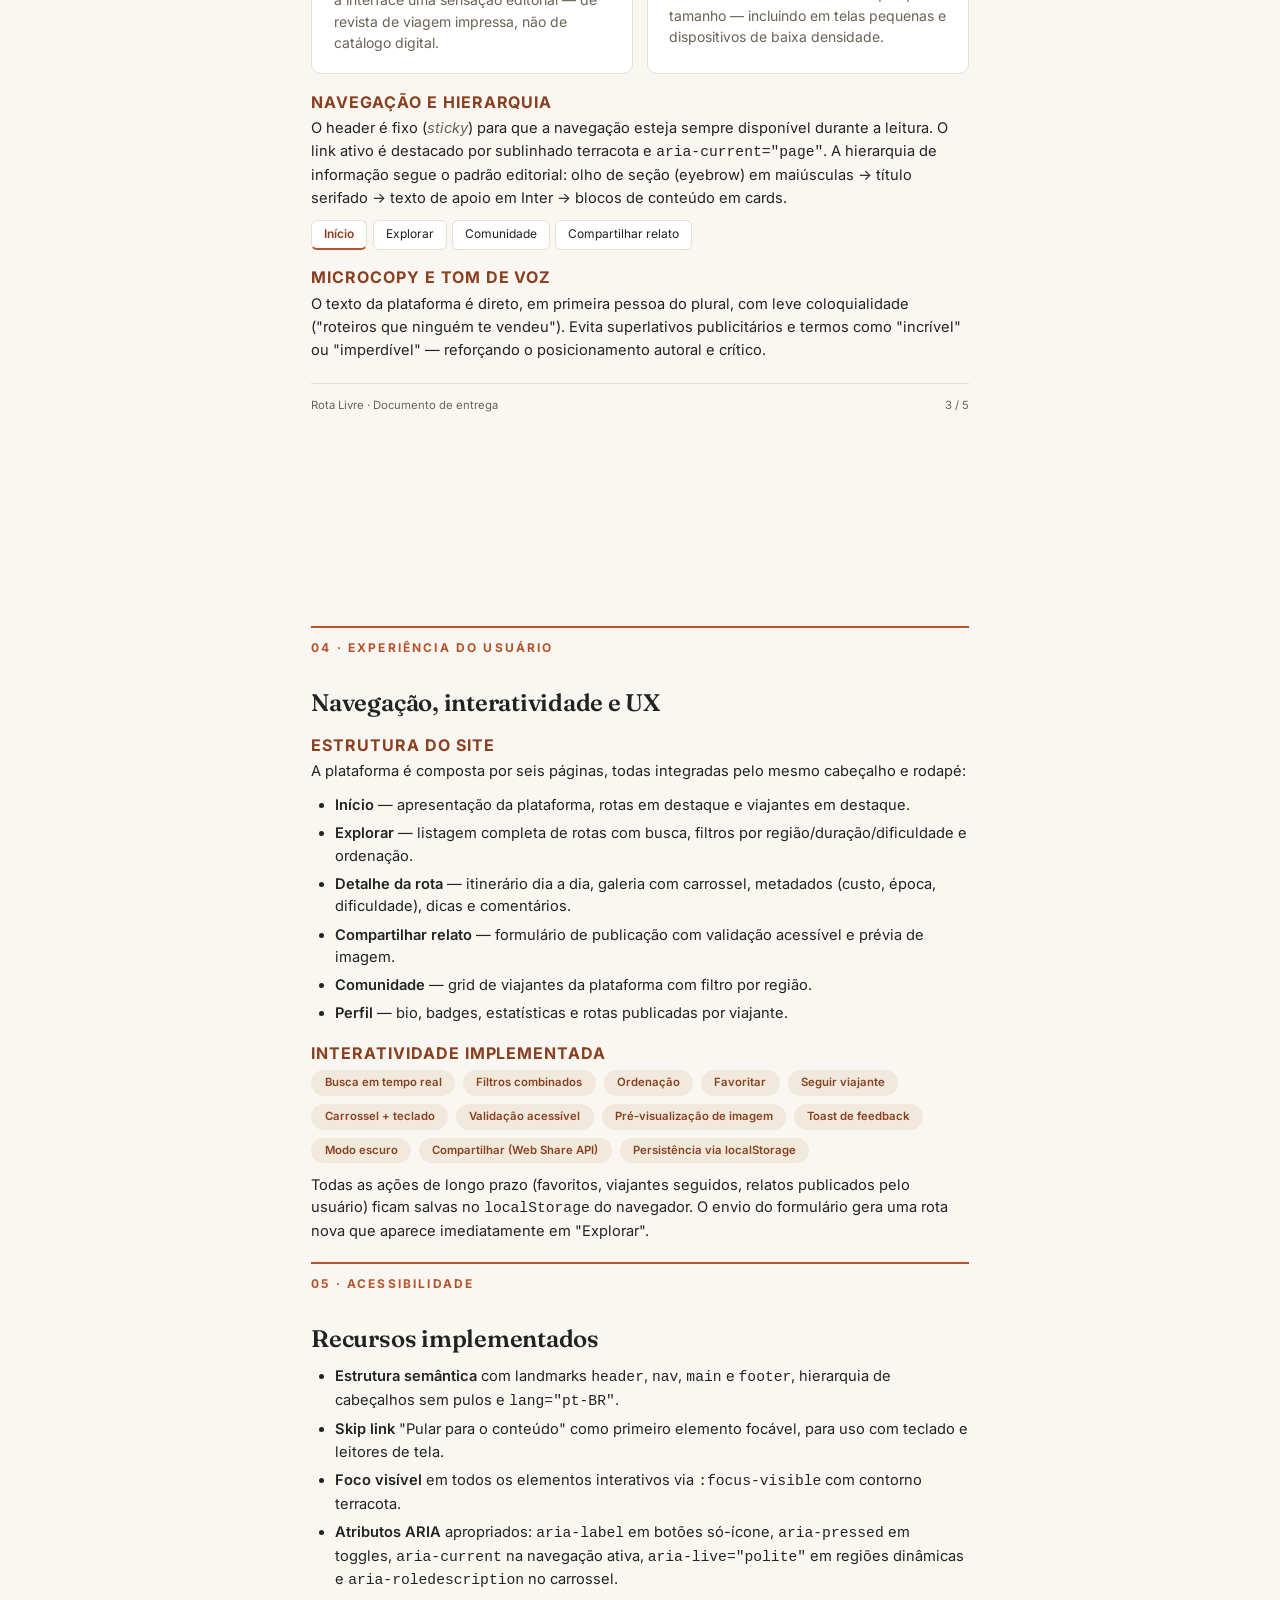
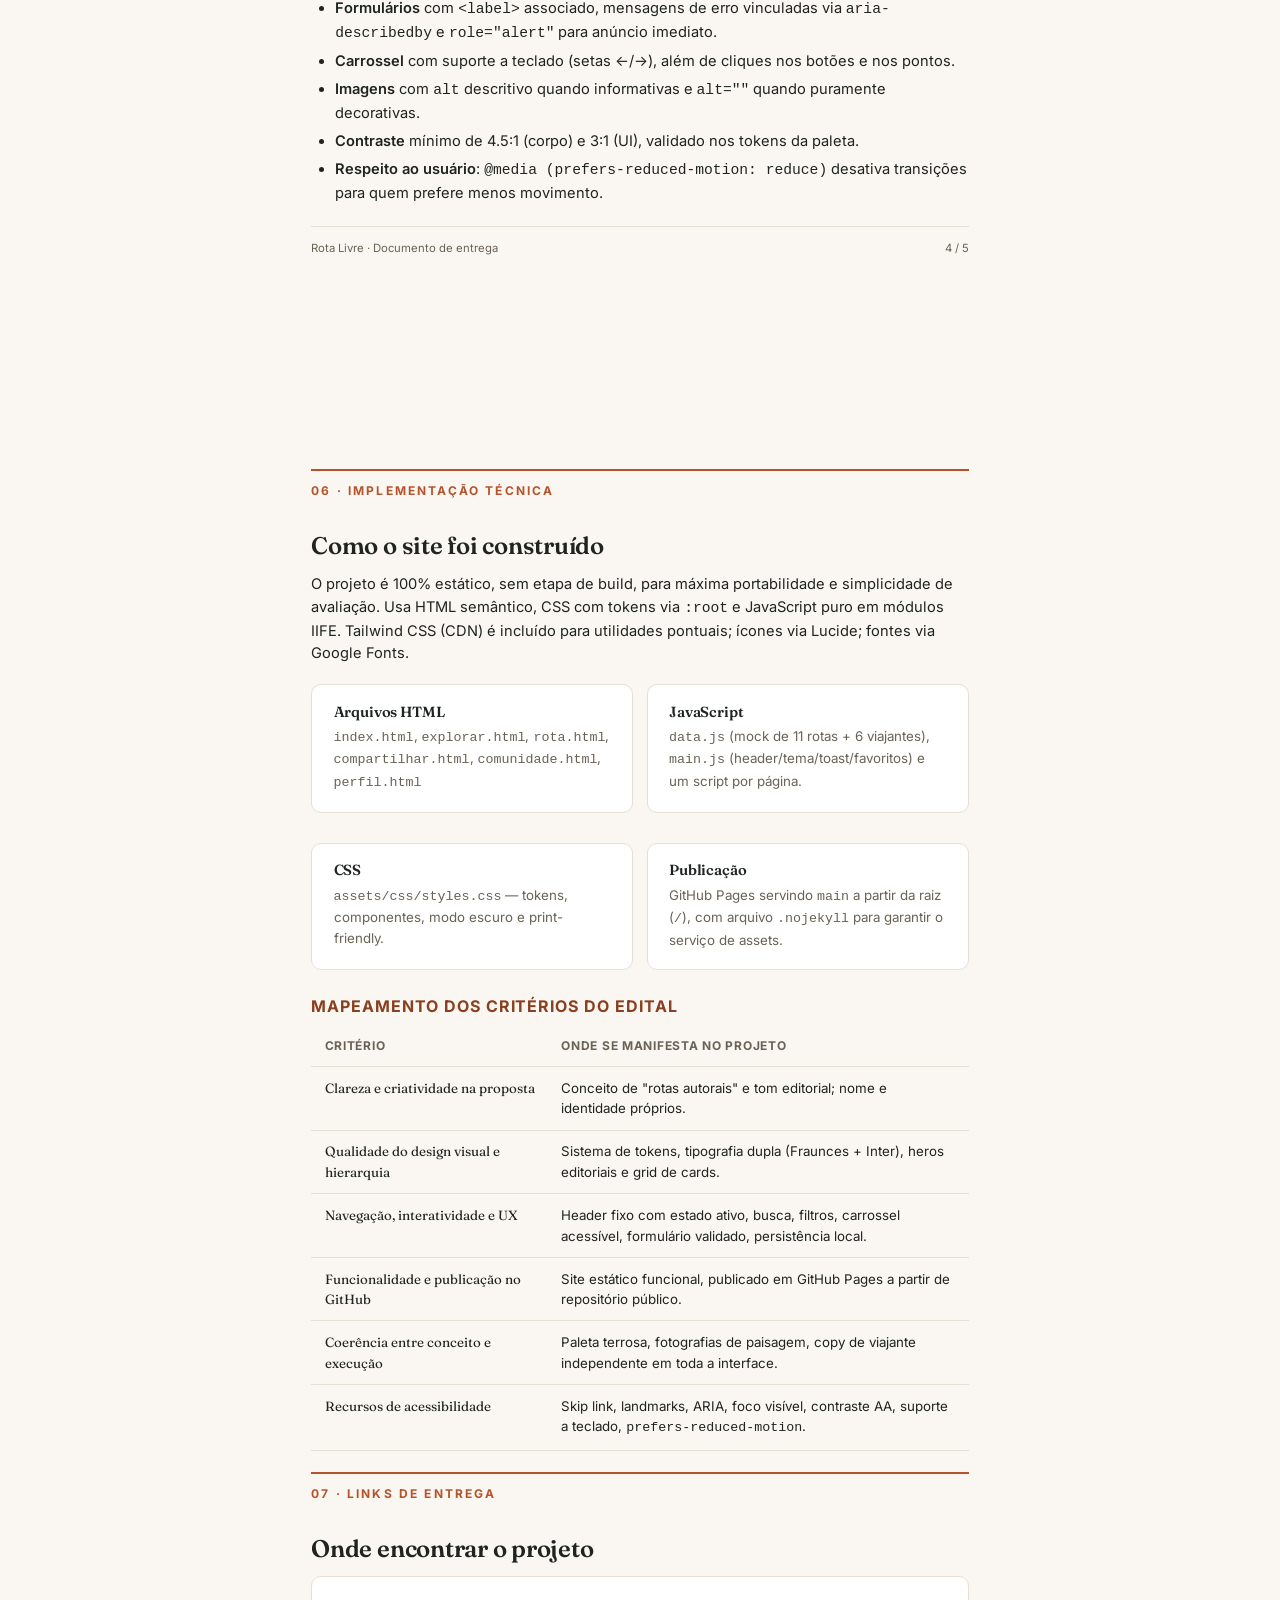
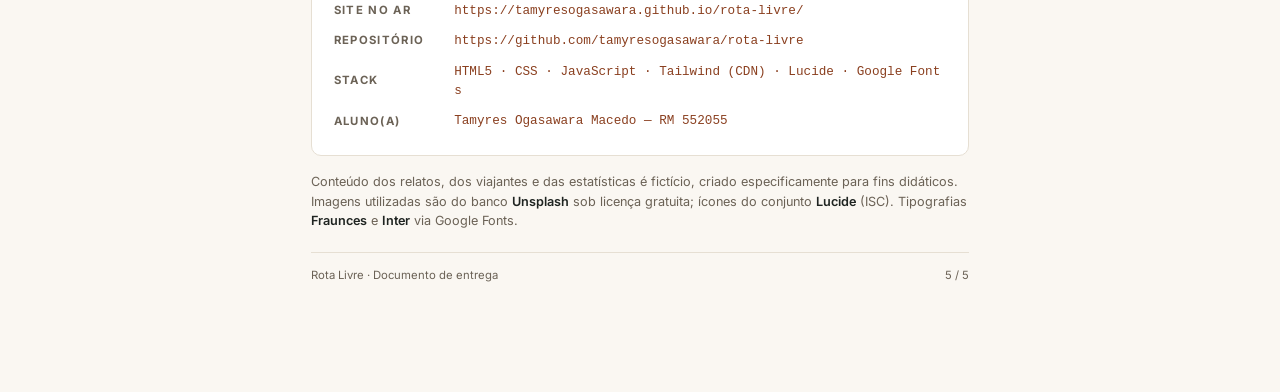
==== commit fa5d8fbb: "docs: preencher identificação (Tamyres Ogasawara Macedo, RM 552055)" ====
--- a/documento.html
+++ b/documento.html
@@ -321,11 +321,11 @@
     <div class="meta">
       <div>
         <div class="label">Aluno(a)</div>
-        <div class="value">_NOME COMPLETO_</div>
+        <div class="value">Tamyres Ogasawara Macedo</div>
       </div>
       <div>
         <div class="label">RM</div>
-        <div class="value">_RM_</div>
+        <div class="value">552055</div>
       </div>
       <div>
         <div class="label">Data</div>
@@ -554,7 +554,7 @@
       </div>
       <div class="link-row">
         <span class="label">Aluno(a)</span>
-        <code>_NOME COMPLETO_ — RM _RM_</code>
+        <code>Tamyres Ogasawara Macedo — RM 552055</code>
       </div>
     </div>
 
